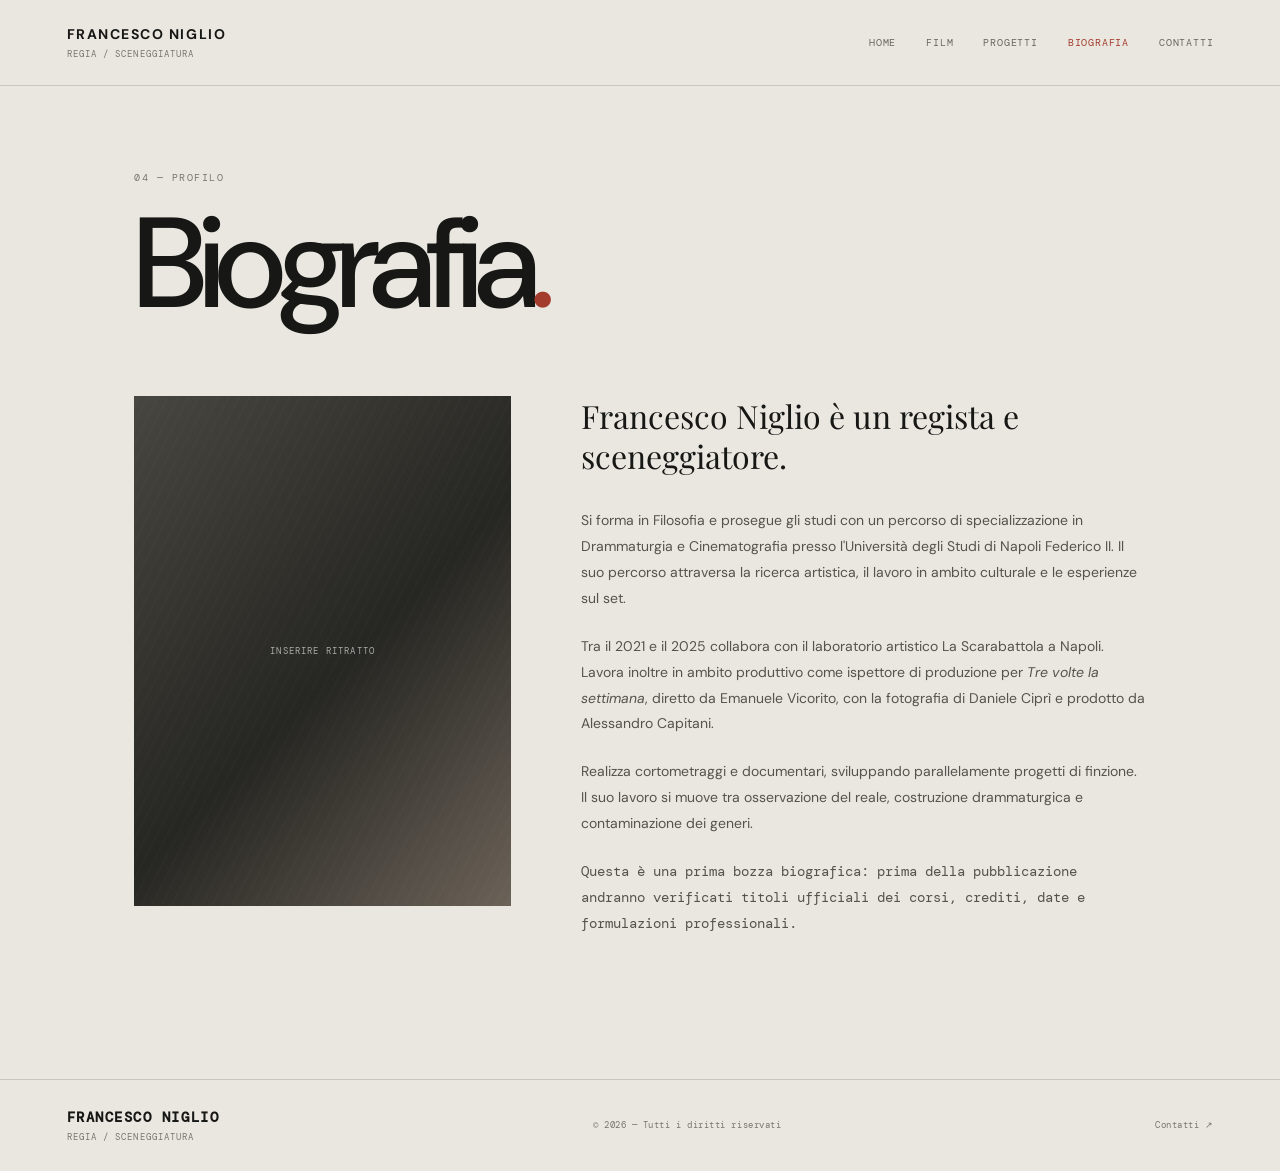
==== bio.html @ 1e071d2f "Add files via upload" ====
<!doctype html>
<html lang="it">
<head><meta charset="utf-8"><meta name="viewport" content="width=device-width, initial-scale=1"><meta name="description" content="Biografia di Francesco Niglio, regista e sceneggiatore."><title>Biografia — Francesco Niglio</title><link rel="stylesheet" href="assets/style.css"><script defer src="assets/site.js"></script></head>
<body>
<header class="site-header"><a class="wordmark" href="index.html">FRANCESCO NIGLIO<span>REGIA / SCENEGGIATURA</span></a><button class="menu-toggle" aria-label="Apri menu" aria-expanded="false">MENU <i></i></button><nav class="main-nav"><a href="index.html">Home</a><a href="film.html">Film</a><a href="progetti.html">Progetti</a><a class="active" href="bio.html">Biografia</a><a href="contatti.html">Contatti</a></nav></header>
<main class="inner-page bio-page">
  <div class="page-top"><p class="eyebrow">04 — PROFILO</p><h1>Biografia<span class="period">.</span></h1></div>
  <div class="bio-layout"><div class="bio-photo image-placeholder"><span>INSERIRE RITRATTO</span></div><div class="bio-text"><p class="bio-lead">Francesco Niglio è un regista e sceneggiatore.</p><p>Si forma in Filosofia e prosegue gli studi con un percorso di specializzazione in Drammaturgia e Cinematografia presso l'Università degli Studi di Napoli Federico II. Il suo percorso attraversa la ricerca artistica, il lavoro in ambito culturale e le esperienze sul set.</p><p>Tra il 2021 e il 2025 collabora con il laboratorio artistico La Scarabattola a Napoli. Lavora inoltre in ambito produttivo come ispettore di produzione per <em>Tre volte la settimana</em>, diretto da Emanuele Vicorito, con la fotografia di Daniele Ciprì e prodotto da Alessandro Capitani.</p><p>Realizza cortometraggi e documentari, sviluppando parallelamente progetti di finzione. Il suo lavoro si muove tra osservazione del reale, costruzione drammaturgica e contaminazione dei generi.</p><p class="asset-note">Questa è una prima bozza biografica: prima della pubblicazione andranno verificati titoli ufficiali dei corsi, crediti, date e formulazioni professionali.</p></div></div>
</main>
<footer class="site-footer"><a class="wordmark" href="index.html">FRANCESCO NIGLIO<span>REGIA / SCENEGGIATURA</span></a><span>© <span data-year></span> — Tutti i diritti riservati</span><a href="contatti.html">Contatti ↗</a></footer>
</body></html>
---- assets/style.css ----
@import url('https://fonts.googleapis.com/css2?family=DM+Mono:wght@400;500&family=DM+Sans:wght@400;500;600;700&family=Playfair+Display:ital,wght@0,500;0,600;1,500;1,600&display=swap');
:root{--bg:#e9e7e0;--ink:#171715;--muted:#77766f;--line:#c9c6bd;--accent:#a33c2d;--serif:'Playfair Display',Georgia,serif;--sans:'DM Sans',Arial,sans-serif;--mono:'DM Mono',monospace}
*{box-sizing:border-box}html{scroll-behavior:smooth}body{margin:0;background:var(--bg);color:var(--ink);font-family:var(--sans);-webkit-font-smoothing:antialiased}a{color:inherit;text-decoration:none}.site-header{height:86px;padding:0 5.2vw;display:flex;align-items:center;justify-content:space-between;border-bottom:1px solid var(--line);position:relative;z-index:5}.wordmark{font-size:14px;letter-spacing:.11em;font-weight:700;display:flex;flex-direction:column;gap:5px}.wordmark span{font:9px var(--mono);letter-spacing:.12em;color:var(--muted)}.main-nav{display:flex;gap:30px}.main-nav a{font:10px var(--mono);text-transform:uppercase;letter-spacing:.08em;color:#68675f;transition:color .2s}.main-nav a:hover,.main-nav a.active{color:var(--accent)}.menu-toggle{display:none;background:none;border:0;font:10px var(--mono);letter-spacing:.1em}.hero{min-height:690px;position:relative;padding:7vw 5.2vw 6vw;display:flex;align-items:center;overflow:hidden}.home-hero{background:#171715;color:#e9e7e0}.hero-image{position:absolute;inset:0 0 0 37%;opacity:.48}.hero-image:after{content:"";position:absolute;inset:0;background:linear-gradient(90deg,#171715 0%,rgba(23,23,21,.5) 48%,rgba(23,23,21,.1) 100%),linear-gradient(0deg,rgba(23,23,21,.6),transparent 40%)}.hero-copy{position:relative;z-index:1;max-width:720px}.eyebrow{font:10px var(--mono);letter-spacing:.15em;text-transform:uppercase;color:var(--muted);margin:0 0 22px}.home-hero .eyebrow{color:#b3b0a7}.hero h1{font-size:clamp(76px,11vw,164px);line-height:.83;letter-spacing:-.075em;font-weight:500;margin:0 0 42px}.hero h1 em,.statement-section h2 em{font-family:var(--serif);font-weight:500}.hero-note{font-size:15px;line-height:1.65;color:#c5c2b9;margin:0 0 35px}.text-link{display:inline-flex;gap:28px;align-items:center;font:10px var(--mono);letter-spacing:.1em;text-transform:uppercase;border-bottom:1px solid currentColor;padding:0 0 10px}.text-link span{font-size:15px;color:var(--accent)}.hero-index{position:absolute;right:5.2vw;bottom:38px;font:10px var(--mono);letter-spacing:.12em;color:#c5c2b9}.hero-index span{margin-left:22px;color:#85837b}.image-placeholder{background:linear-gradient(135deg,#484640,#262622 54%,#6b6258);position:relative;overflow:hidden;display:flex;align-items:center;justify-content:center;color:rgba(255,255,255,.6);font:9px var(--mono);letter-spacing:.13em;text-align:center}.image-placeholder:before{content:"";position:absolute;inset:0;background:repeating-linear-gradient(117deg,transparent 0 3px,rgba(255,255,255,.025) 4px,transparent 5px 9px);mix-blend-mode:screen}.image-placeholder span{position:relative}.intro-band{padding:95px 12vw 105px;border-bottom:1px solid var(--line)}.intro-statement{font:clamp(30px,4.5vw,62px)/1.17 var(--serif);max-width:950px;margin:0;letter-spacing:-.035em}.intro-statement em{color:var(--accent)}.section-block{padding:90px 5.2vw 110px}.section-heading{display:flex;justify-content:space-between;align-items:start;margin-bottom:35px}.featured-grid{display:grid;grid-template-columns:1.35fr 1fr;gap:35px 22px}.film-tile{display:block}.tile-large{grid-row:span 2}.tile-image{height:260px;transition:filter .3s}.tile-large .tile-image{height:550px}.film-tile:hover .tile-image{filter:brightness(1.2)}.tile-meta{display:flex;justify-content:space-between;gap:15px;padding-top:13px;font:9px var(--mono);letter-spacing:.07em}.tile-meta span:first-child{color:var(--muted)}.statement-section{background:#dcd9d0;padding:95px 12vw;display:grid;grid-template-columns:1fr 2fr;gap:40px}.statement-section h2{font-size:clamp(44px,6vw,78px);line-height:.98;font-weight:500;letter-spacing:-.06em;margin:0 0 25px}.statement-section p:not(.eyebrow){max-width:430px;line-height:1.7;color:#5f5d56;margin-bottom:28px}.site-footer{padding:28px 5.2vw;display:flex;align-items:center;justify-content:space-between;gap:20px;border-top:1px solid var(--line);font:9px var(--mono);letter-spacing:.06em;color:var(--muted)}.site-footer .wordmark{color:var(--ink)}.inner-page{padding:85px 10.5vw 120px;min-height:75vh}.page-top{max-width:800px;margin-bottom:75px}.page-top h1{font-size:clamp(65px,10vw,130px);line-height:.9;letter-spacing:-.075em;font-weight:500;margin:0 0 28px}.period{color:var(--accent)}.page-lead{font:21px/1.5 var(--serif);color:#5e5c55;max-width:620px}.film-list{display:flex;flex-direction:column;gap:75px}.film-entry{display:grid;grid-template-columns:1.05fr 1fr;gap:45px;align-items:center;scroll-margin-top:30px}.entry-image{height:350px}.entry-copy h2,.project-card h2{font:clamp(30px,3.5vw,46px)/1.05 var(--serif);font-weight:500;letter-spacing:-.035em;margin:0 0 17px}.entry-copy>p:not(.eyebrow):not(.asset-note),.project-card>p:not(.eyebrow){line-height:1.7;color:#5f5d56;font-size:14px}.credits{display:flex;gap:25px;border-top:1px solid var(--line);padding-top:13px;margin-top:25px;font:9px var(--mono);letter-spacing:.08em}.credits span:first-child{color:var(--muted)}.asset-note{font:10px/1.6 var(--mono);color:#8a6258;margin-top:22px}.project-grid{display:grid;grid-template-columns:1fr 1fr;gap:65px 30px}.project-image{height:270px;margin-bottom:22px}.project-card h2{margin-bottom:15px}.status{display:inline-block;margin-top:18px;padding:7px 10px;border:1px solid #aaa69c;font:9px var(--mono);letter-spacing:.1em;color:#6f6b62}.disclaimer{margin-top:65px;color:var(--muted);font:10px/1.6 var(--mono)}.bio-layout{display:grid;grid-template-columns:.8fr 1.2fr;gap:70px;align-items:start}.bio-photo{height:510px}.bio-text{max-width:620px}.bio-text p{font-size:14px;line-height:1.85;color:#55534d;margin:0 0 22px}.bio-text .bio-lead{font:32px/1.25 var(--serif);color:var(--ink);margin-bottom:32px}.contact-page{min-height:76vh}.contact-block{padding:45px 0 70px;border-top:1px solid var(--line);border-bottom:1px solid var(--line)}.contact-email{font-size:clamp(25px,5vw,64px);letter-spacing:-.055em;display:flex;justify-content:space-between;max-width:850px}.contact-email span{font-size:25px;color:var(--accent)}.social-links{display:flex;gap:35px;padding-top:28px;font:10px var(--mono);letter-spacing:.08em}.social-links span{color:var(--muted);margin-right:auto}
@media(max-width:760px){.site-header{height:72px;padding:0 6vw}.menu-toggle{display:block;color:var(--ink)}.menu-toggle i{display:inline-block;width:17px;height:1px;background:var(--ink);margin-left:8px;vertical-align:middle}.main-nav{display:none;position:absolute;top:71px;left:0;right:0;background:var(--bg);padding:25px 6vw 30px;border-bottom:1px solid var(--line);flex-direction:column;gap:22px}.main-nav.open{display:flex}.hero{min-height:650px;padding:90px 7vw}.hero-image{inset:0;opacity:.42}.hero h1{font-size:clamp(76px,18vw,120px)}.hero-index{right:7vw}.intro-band{padding:70px 7vw}.section-block{padding:70px 7vw}.featured-grid{grid-template-columns:1fr;gap:28px}.tile-large{grid-row:auto}.tile-image,.tile-large .tile-image{height:310px}.statement-section{padding:70px 7vw;grid-template-columns:1fr;gap:20px}.site-footer{padding:25px 7vw;align-items:flex-start;flex-direction:column}.inner-page{padding:65px 7vw 85px}.page-top{margin-bottom:50px}.film-entry{grid-template-columns:1fr;gap:25px}.entry-image{height:280px}.project-grid{grid-template-columns:1fr;gap:50px}.project-image{height:250px}.bio-layout{grid-template-columns:1fr;gap:35px}.bio-photo{height:380px;max-width:100%}.social-links{flex-wrap:wrap;gap:18px}.social-links span{width:100%}}
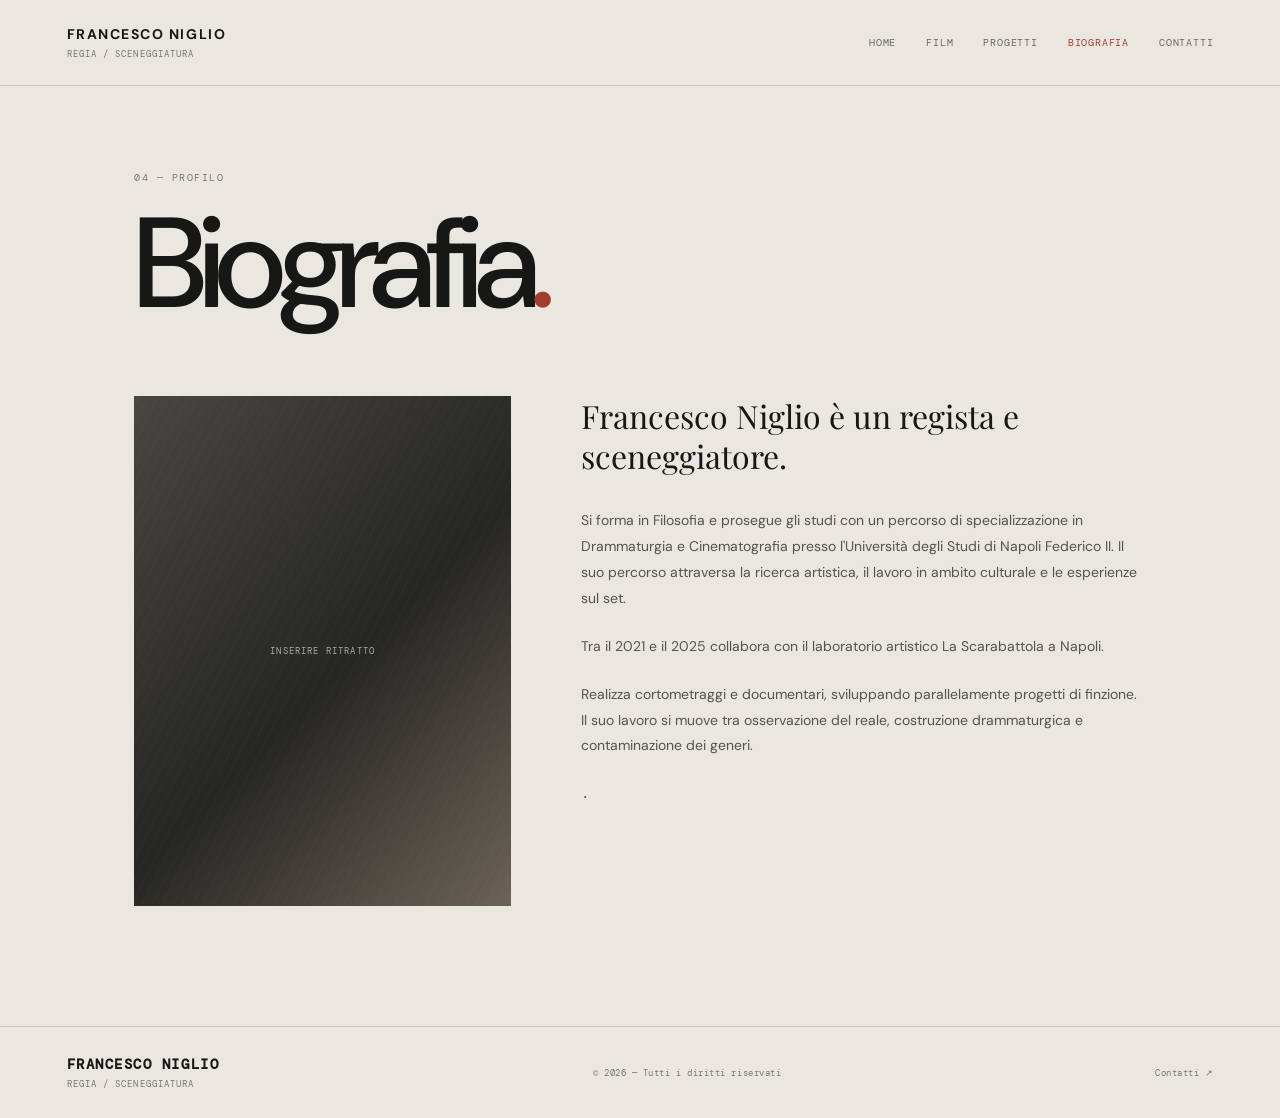
==== commit 4625b21a: "Update bio.html" ====
--- a/bio.html
+++ b/bio.html
@@ -5,7 +5,7 @@
 <header class="site-header"><a class="wordmark" href="index.html">FRANCESCO NIGLIO<span>REGIA / SCENEGGIATURA</span></a><button class="menu-toggle" aria-label="Apri menu" aria-expanded="false">MENU <i></i></button><nav class="main-nav"><a href="index.html">Home</a><a href="film.html">Film</a><a href="progetti.html">Progetti</a><a class="active" href="bio.html">Biografia</a><a href="contatti.html">Contatti</a></nav></header>
 <main class="inner-page bio-page">
   <div class="page-top"><p class="eyebrow">04 — PROFILO</p><h1>Biografia<span class="period">.</span></h1></div>
-  <div class="bio-layout"><div class="bio-photo image-placeholder"><span>INSERIRE RITRATTO</span></div><div class="bio-text"><p class="bio-lead">Francesco Niglio è un regista e sceneggiatore.</p><p>Si forma in Filosofia e prosegue gli studi con un percorso di specializzazione in Drammaturgia e Cinematografia presso l'Università degli Studi di Napoli Federico II. Il suo percorso attraversa la ricerca artistica, il lavoro in ambito culturale e le esperienze sul set.</p><p>Tra il 2021 e il 2025 collabora con il laboratorio artistico La Scarabattola a Napoli. Lavora inoltre in ambito produttivo come ispettore di produzione per <em>Tre volte la settimana</em>, diretto da Emanuele Vicorito, con la fotografia di Daniele Ciprì e prodotto da Alessandro Capitani.</p><p>Realizza cortometraggi e documentari, sviluppando parallelamente progetti di finzione. Il suo lavoro si muove tra osservazione del reale, costruzione drammaturgica e contaminazione dei generi.</p><p class="asset-note">Questa è una prima bozza biografica: prima della pubblicazione andranno verificati titoli ufficiali dei corsi, crediti, date e formulazioni professionali.</p></div></div>
+  <div class="bio-layout"><div class="bio-photo image-placeholder"><span>INSERIRE RITRATTO</span></div><div class="bio-text"><p class="bio-lead">Francesco Niglio è un regista e sceneggiatore.</p><p>Si forma in Filosofia e prosegue gli studi con un percorso di specializzazione in Drammaturgia e Cinematografia presso l'Università degli Studi di Napoli Federico II. Il suo percorso attraversa la ricerca artistica, il lavoro in ambito culturale e le esperienze sul set.</p><p>Tra il 2021 e il 2025 collabora con il laboratorio artistico La Scarabattola a Napoli.  <em></em></p><p>Realizza cortometraggi e documentari, sviluppando parallelamente progetti di finzione. Il suo lavoro si muove tra osservazione del reale, costruzione drammaturgica e contaminazione dei generi.</p><p class="asset-note">.</p></div></div>
 </main>
 <footer class="site-footer"><a class="wordmark" href="index.html">FRANCESCO NIGLIO<span>REGIA / SCENEGGIATURA</span></a><span>© <span data-year></span> — Tutti i diritti riservati</span><a href="contatti.html">Contatti ↗</a></footer>
-</body></html>+</body></html>
